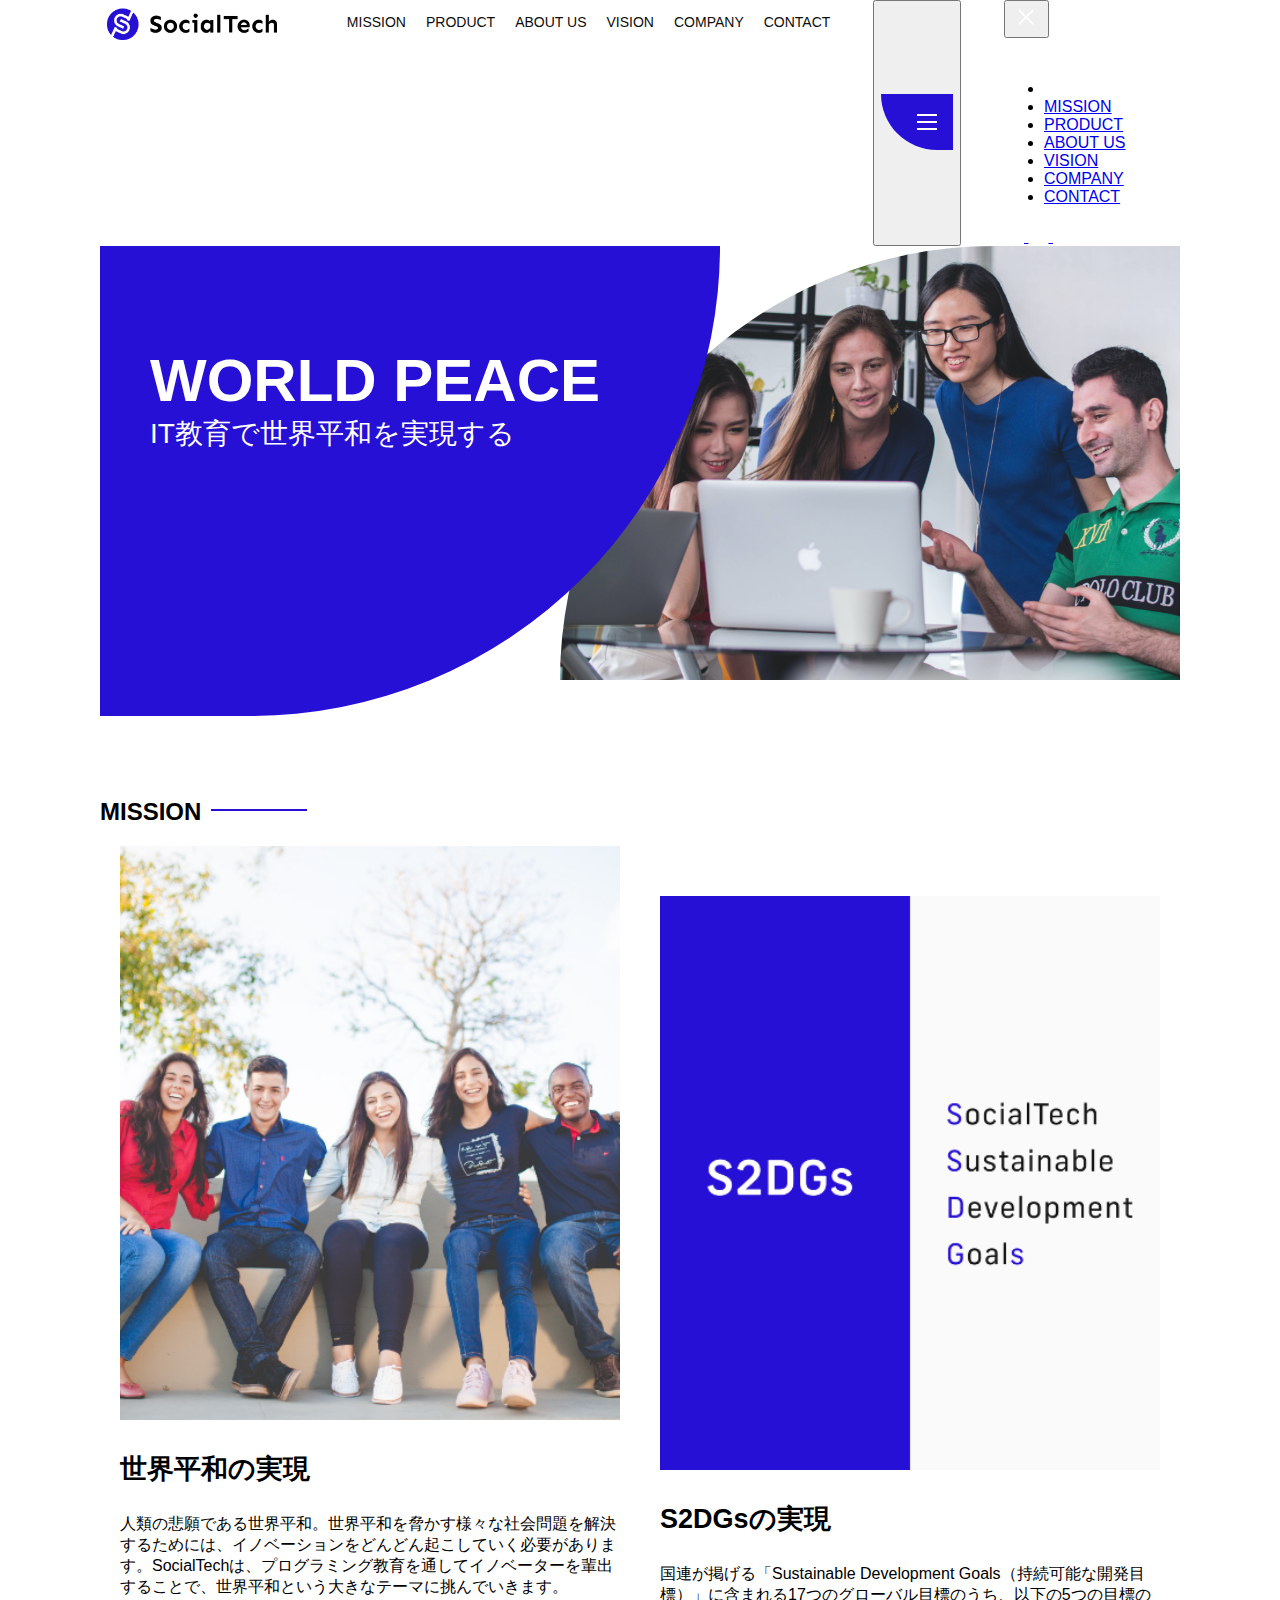
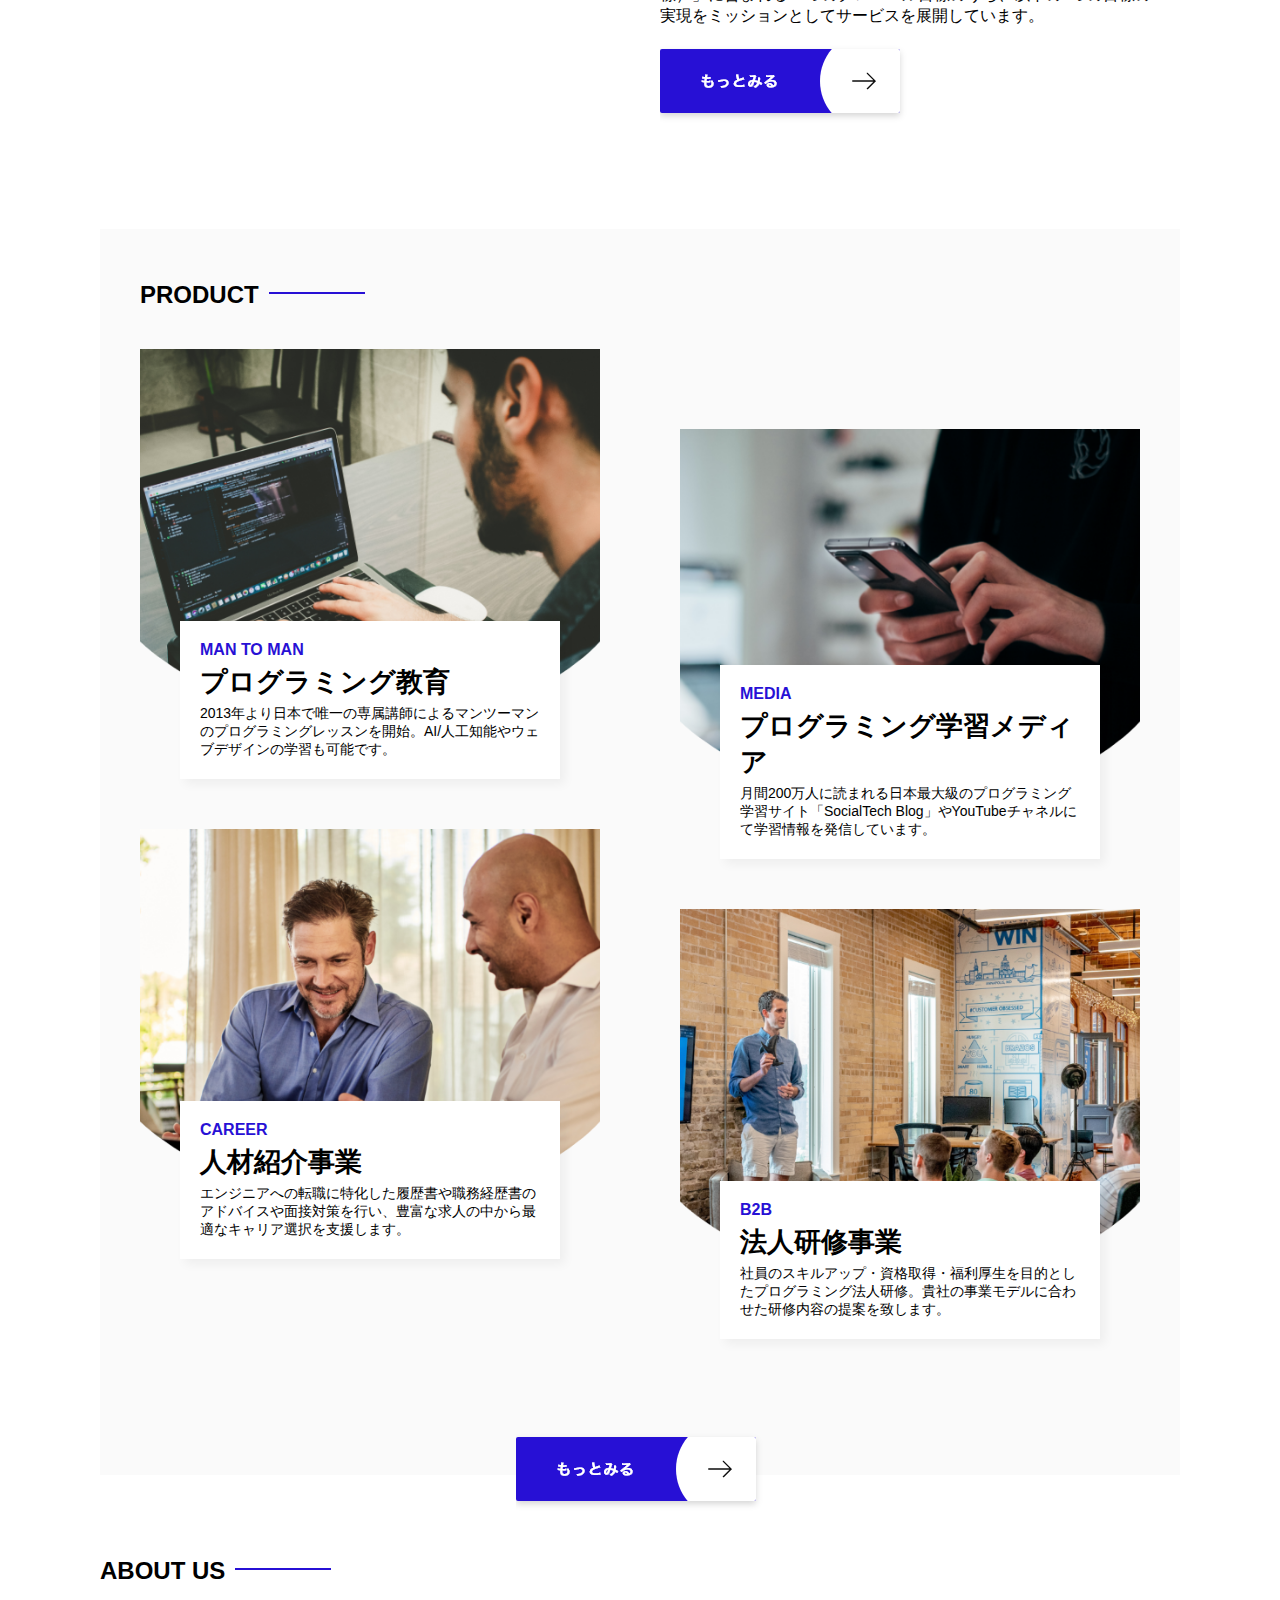
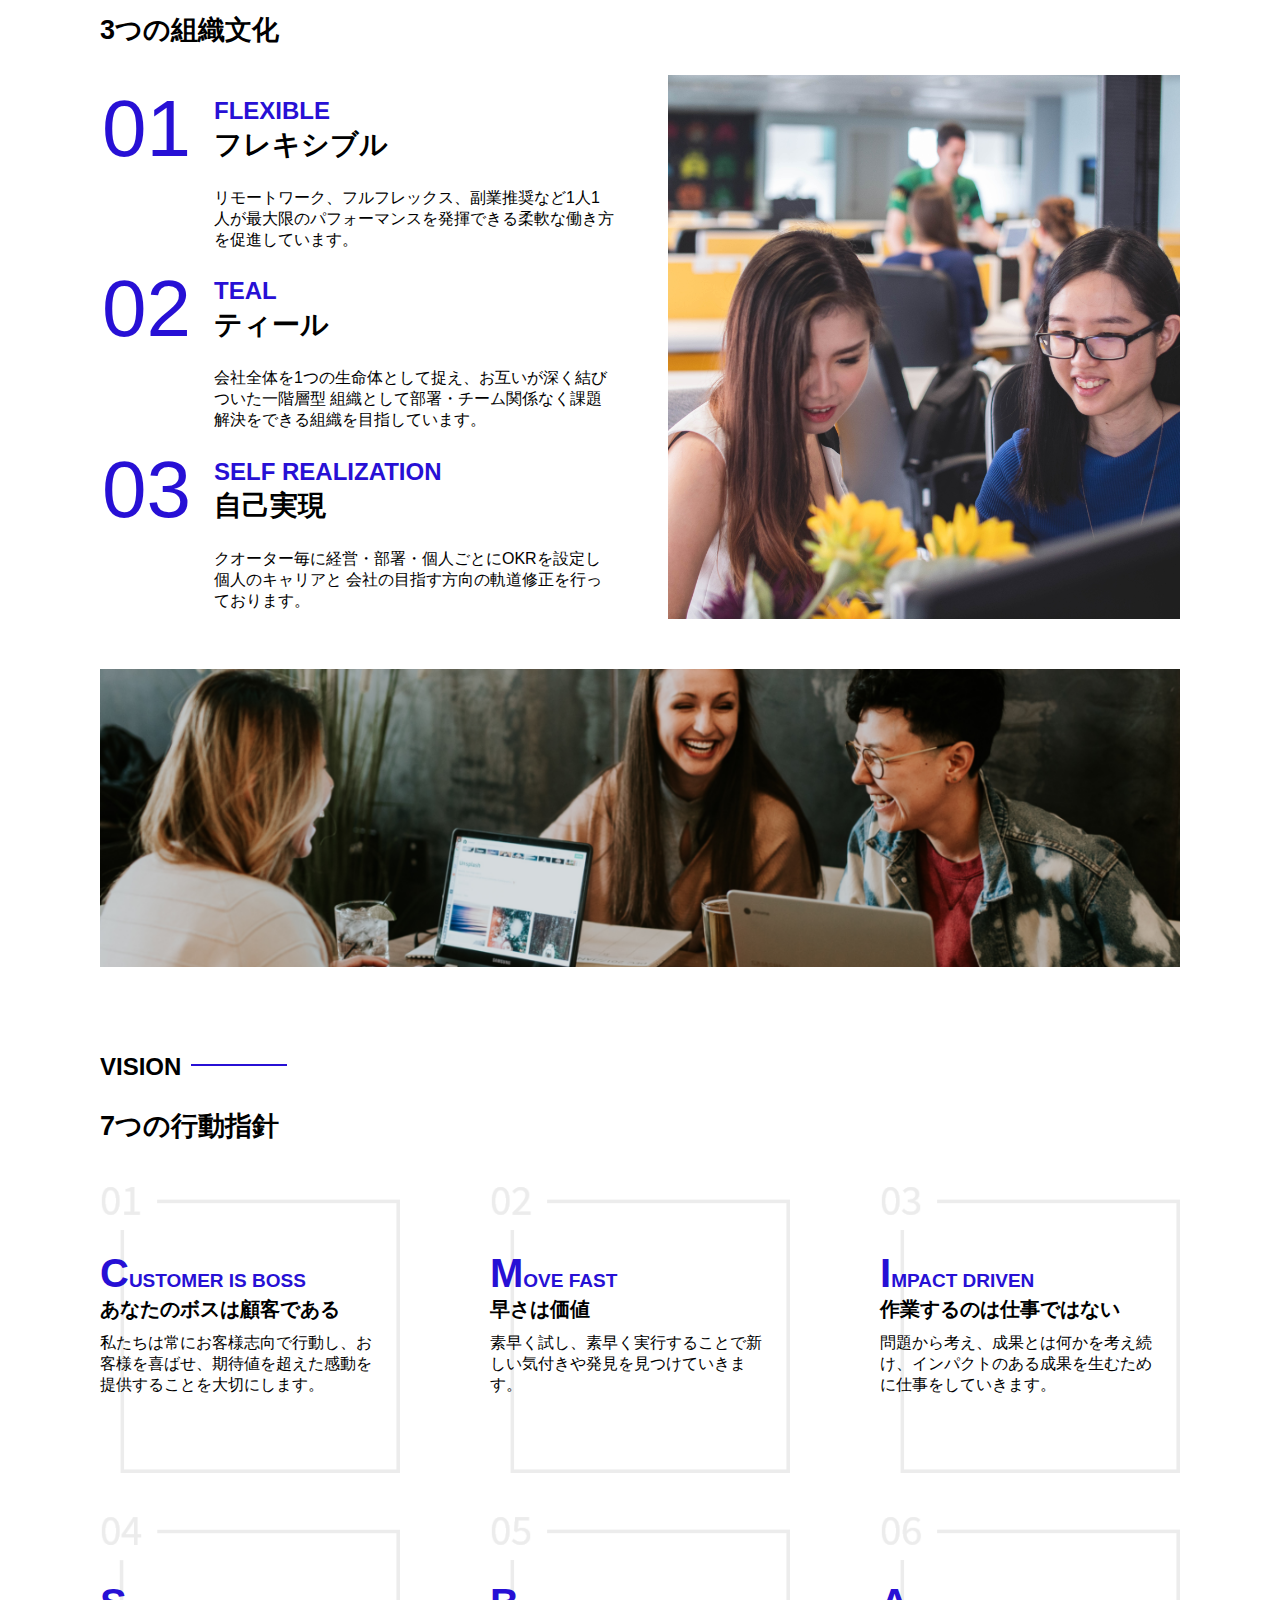
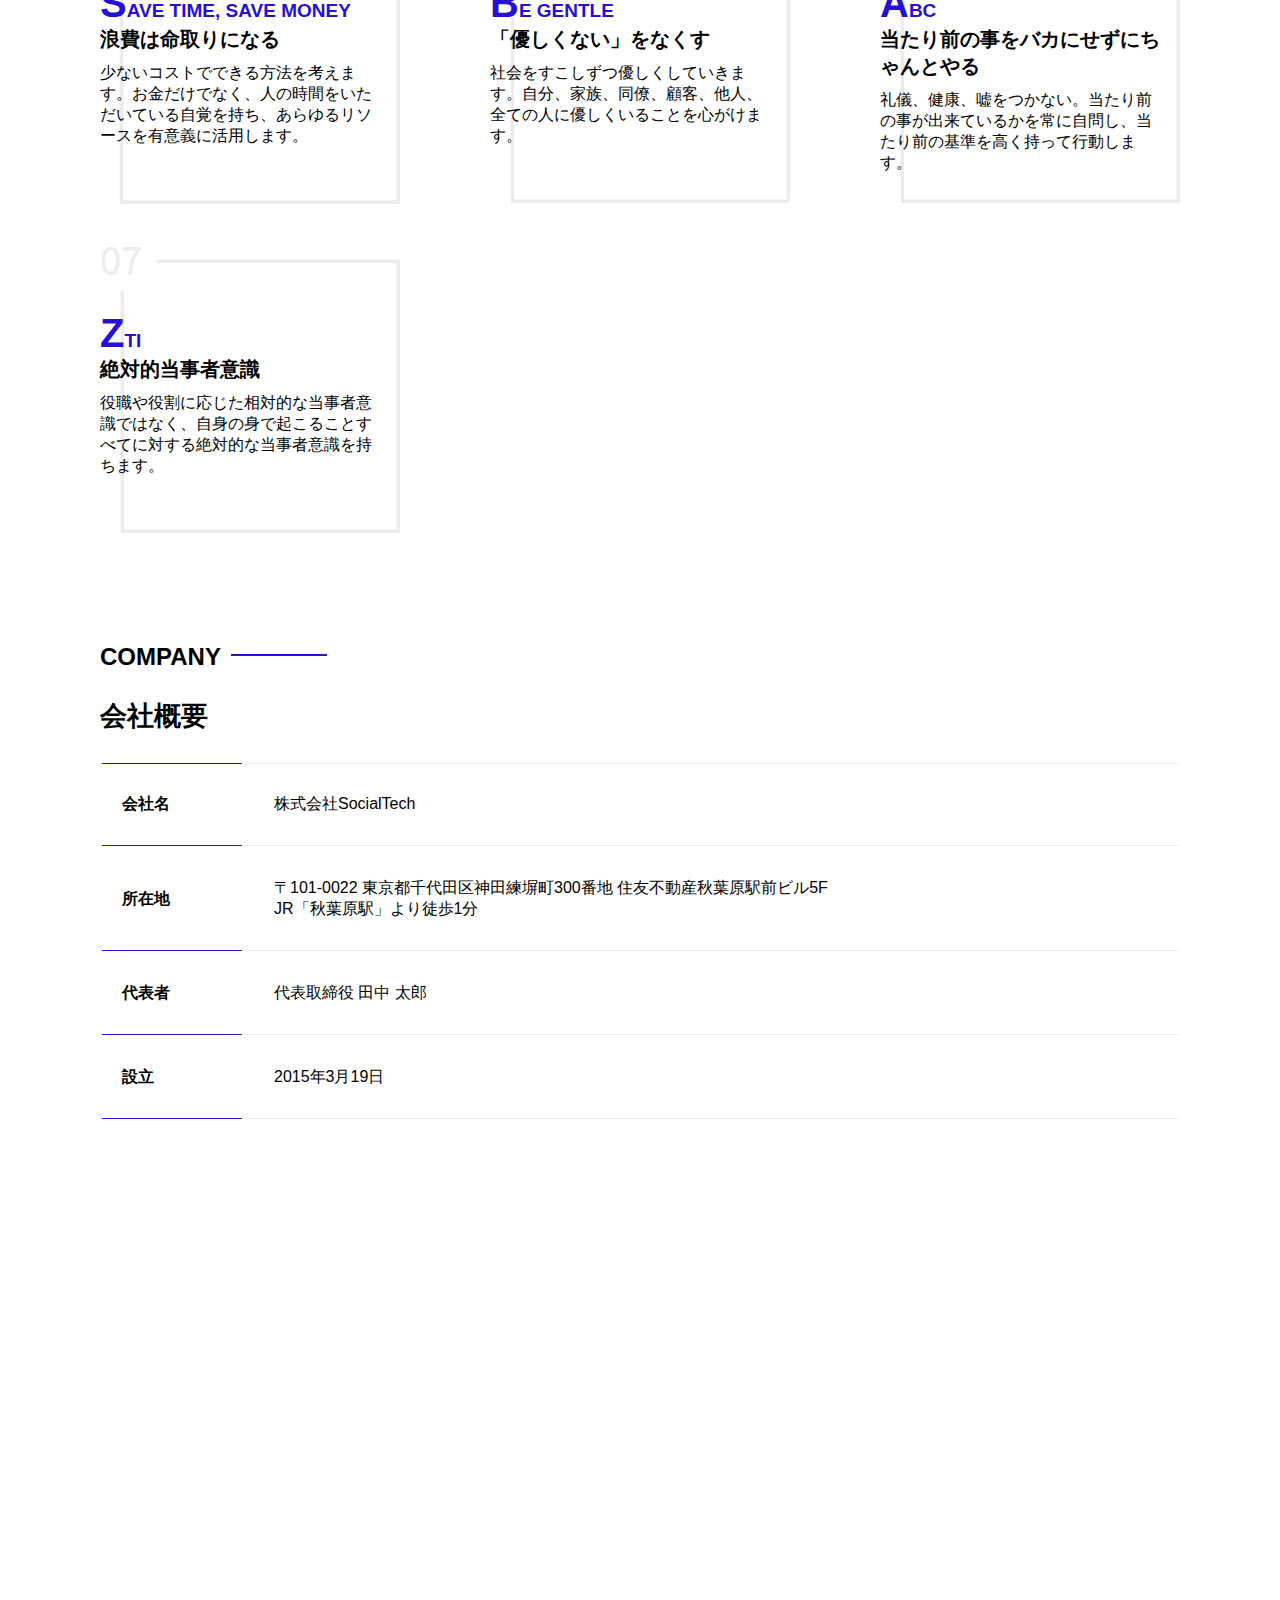
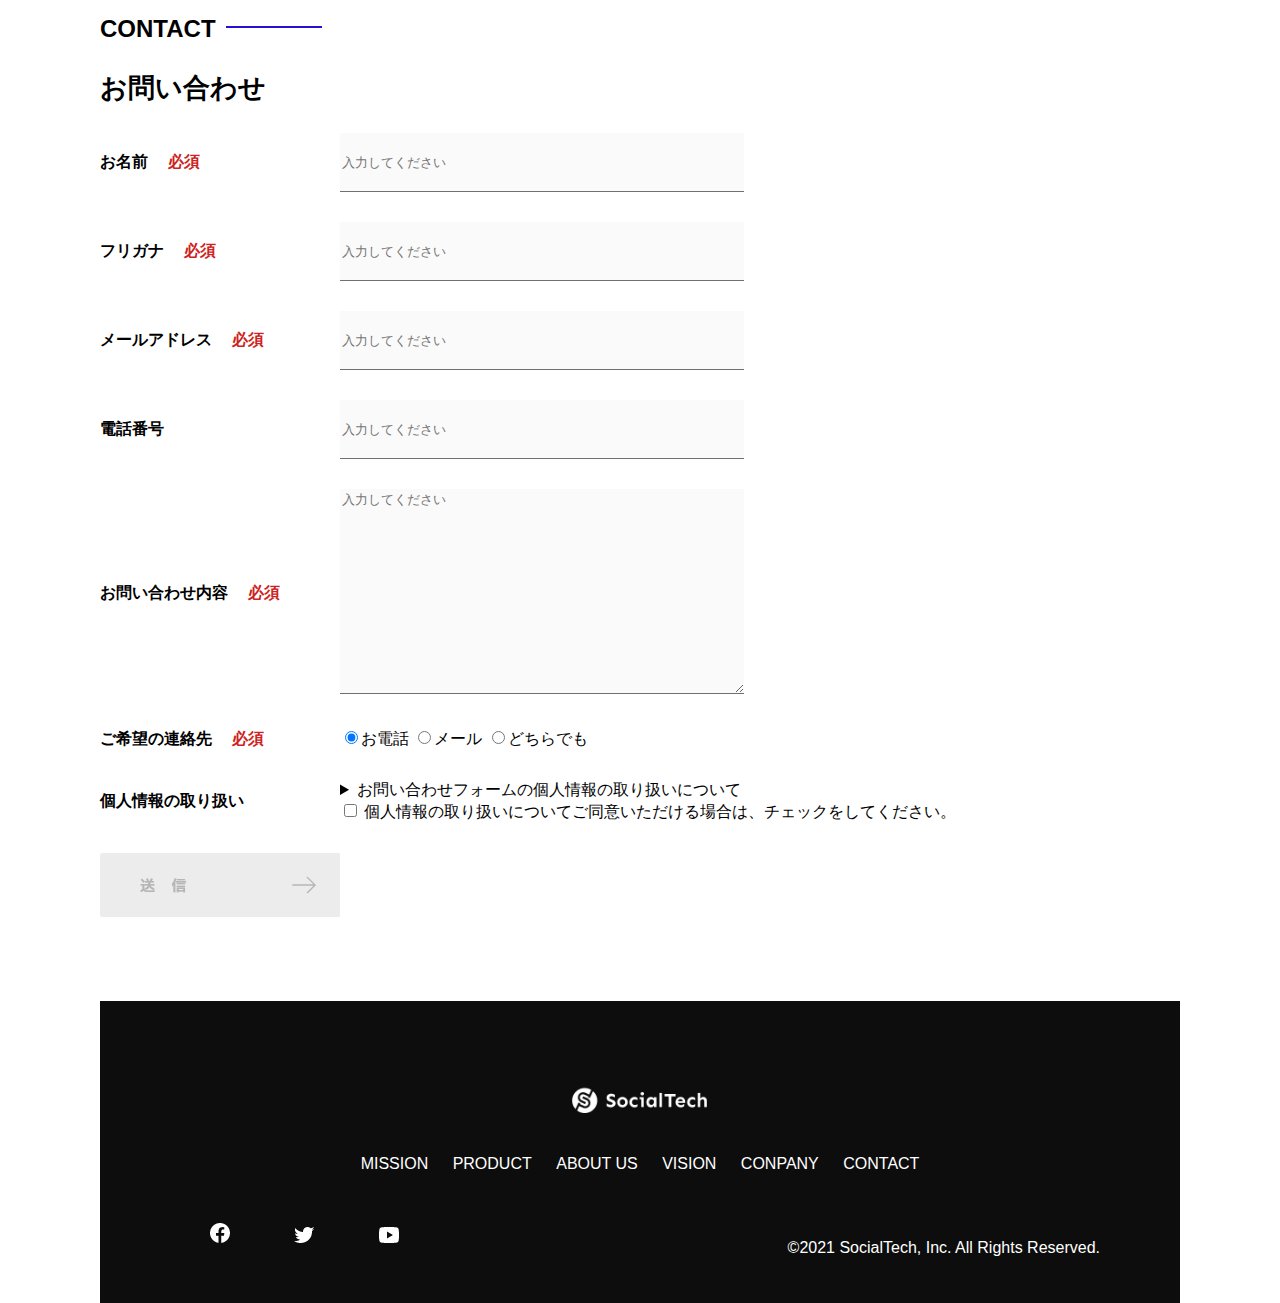
==== socialtech/index.html @ d3036ebb "HTML/CSSでコーポレートサイトを作ろう。のスマホ用サイト作成まで" ====
<!DOCTYPE html>
<html>
  <head>
    <title>SocialTech</title>
    <meta charset="UTF-8" />
    <meta
      name="description"
      content="SocialTechはEdTech業界のリーディングカンパニーを目指します。"
    />
    <meta name="viewport" content="width=device-width, initial-scale=1.0" />
    <link rel="stylesheet" href="style.css" />
  </head>
  <body>
    <!-- ヘッダー -->
    <header>
      <!-- ロゴ -->
      <a href="index.html" id="logo"
        ><img src="images/logo.png" alt="トップページに戻る"
      /></a>

      <!-- PC用ナビゲーション -->
      <nav id="nav-pc">
        <ul>
          <li><a href="mission.html">MISSION</a></li>
          <li><a href="product.html">PRODUCT</a></li>
          <li><a href="index.html#aboutus">ABOUT US</a></li>
          <li><a href="index.html#vision">VISION</a></li>
          <li><a href="index.html#company">COMPANY</a></li>
          <li><a href="index.html#contact">CONTACT</a></li>
        </ul>
      </nav>
      <!--スマホ用メニューボタン-->
      <button
        id="menu-sp"
        onclick="document.getElementById('nav-sp').style.display = 'block'"
      >
        <img src="images/button-menu.png" alt="ナビゲーションを開く" />
      </button>
      <!-- スマホ用ナビゲーション -->
      <div id="nav-sp">
        <button
          id="close"
          onclick="document.getElementById('nav-sp').style.display = 'none'"
        >
          <img src="images/button-close.png" alt="ナビゲーションを閉じる" />
        </button>

        <nav>
          <ul>
            <li>
              <a
                id="logo-sp"
                href="index.html"
                onclick="document.getElementById('nav-sp').style.display = 'none'"
                ><img src="images/logo-sp.png" alt="トップページに戻る"
              /></a>
            </li>
            <li>
              <a
                class="menu"
                href="mission.html"
                onclick="document.getElementById('nav-sp').style.display = 'none'"
                >MISSION</a
              >
            </li>
            <li>
              <a
                class="menu"
                href="product.html"
                onclick="document.getElementById('nav-sp').style.display = 'none'"
                >PRODUCT</a
              >
            </li>
            <li>
              <a
                class="menu"
                href="index.html#aboutus"
                onclick="document.getElementById('nav-sp').style.display = 'none'"
                >ABOUT US</a
              >
            </li>
            <li>
              <a
                class="menu"
                href="index.html#vision"
                onclick="document.getElementById('nav-sp').style.display = 'none'"
                >VISION</a
              >
            </li>
            <li>
              <a
                class="menu"
                href="index.html#company"
                onclick="document.getElementById('nav-sp').style.display = 'none'"
                >COMPANY</a
              >
            </li>
            <li>
              <a
                class="menu"
                href="index.html#contact"
                onclick="document.getElementById('nav-sp').style.display = 'none'"
                >CONTACT</a
              >
            </li>
          </ul>
        </nav>
        <div id="sns">
          <a href="https://www.facebook.com/sejuku2013">
            <img src="images/button-facebook.png" alt="Facebookのリンク" />
          </a>
          <a href="https://twitter.com/samuraijuku">
            <img src="images/button-twitter.png" alt="Twitterのリンク" />
          </a>
          <a href="https://www.youtube.com/channel/UCCFOQO5aDK0xXam4cUQXT8g">
            <img src="images/button-youtube.png" alt="YouTubeのリンク" />
          </a>
        </div>
      </div>
    </header>
    <main>
      <article>
        <!-- メインビジュアル -->
        <section id="main-visual">
          <div id="main-message">
            <h1>WORLD PEACE</h1>
            <p>IT教育で世界平和を実現する</p>
          </div>
          <img
            src="images/index/index-main.png"
            alt="PCの周りに集まる多国籍の仲間たち"
          />
        </section>
        <!--ミッション-->
        <section id="mission">
          <h2 class="index-h2">MISSION</h2>
          <div id="mission-flex">
            <div>
              <img
                id="mission-photo"
                src="images/index/index-mission.png"
                alt="屋外のベンチで写真を撮影する多国籍の仲間たち"
              />
              <h3>世界平和の実現</h3>
              <p>
                人類の悲願である世界平和。世界平和を脅かす様々な社会問題を解決するためには、イノベーションをどんどん起こしていく必要があります。SocialTechは、プログラミング教育を通してイノベーターを輩出することで、世界平和という大きなテーマに挑んでいきます。
              </p>
            </div>
            <div>
              <img id="s2dgs" src="images/index/s2dgs.png" alt="S2DGs" />
              <h3>S2DGsの実現</h3>
              <p>
                国連が掲げる「Sustainable Development
                Goals（持続可能な開発目標）」に含まれる17つのグローバル目標のうち、以下の5つの目標の実現をミッションとしてサービスを展開しています。
              </p>
              <a href="mission.html">
                <img src="images/button-more.png" alt="もっとみる" />
              </a>
            </div>
          </div>
        </section>
        <!-- プロダクト -->
        <section id="product">
          <h2 class="index-h2">PRODUCT</h2>
          <div class="product-flex">
            <div id="product-left">
              <div>
                <img
                  class="product-photo"
                  src="images/index/index-mantoman.png"
                  alt="PCでコードを書く男性"
                />
                <div class="product-explain">
                  <span>MAN TO MAN</span>
                  <h3>プログラミング教育</h3>
                  <p>
                    2013年より日本で唯一の専属講師によるマンツーマンのプログラミングレッスンを開始。AI/人工知能やウェブデザインの学習も可能です。
                  </p>
                </div>
              </div>
              <div>
                <img
                  class="product-photo"
                  src="images/index/index-career.png"
                  alt="笑顔で話し合う2人の男性"
                />
                <div class="product-explain">
                  <span>CAREER</span>
                  <h3>人材紹介事業</h3>
                  <p>
                    エンジニアへの転職に特化した履歴書や職務経歴書のアドバイスや面接対策を行い、豊富な求人の中から最適なキャリア選択を支援します。
                  </p>
                </div>
              </div>
            </div>

            <div id="product-right">
              <div>
                <img
                  class="product-photo"
                  src="images/index/index-media.png"
                  alt="スマートフォンを操作する人"
                />
                <div class="product-explain">
                  <span>MEDIA</span>
                  <h3>プログラミング学習メディア</h3>
                  <p>
                    月間200万人に読まれる日本最大級のプログラミング学習サイト「SocialTech
                    Blog」やYouTubeチャネルにて学習情報を発信しています。
                  </p>
                </div>
              </div>
              <div>
                <img
                  class="product-photo"
                  src="images/index/index-b2b.png"
                  alt="講演中の男性とそれを聴く人々"
                />
                <div class="product-explain">
                  <span>B2B</span>
                  <h3>法人研修事業</h3>
                  <p>
                    社員のスキルアップ・資格取得・福利厚生を目的としたプログラミング法人研修。貴社の事業モデルに合わせた研修内容の提案を致します。
                  </p>
                </div>
              </div>
            </div>
          </div>
          <div id="product-more">
            <a href="product.html">
              <img src="images/button-more.png" alt="もっとみる" />
            </a>
          </div>
        </section>
        <!---ABOUT US-->
        <section id="aboutus">
          <h2 class="index-h2">ABOUT US</h2>
          <h3>3つの組織文化</h3>
          <div>
            <table class="culture-table">
              <tr>
                <td class="culture-num">01</td>
                <th>
                  <span class="culture-en">FLEXIBLE</span><br />フレキシブル
                </th>
              </tr>
              <tr>
                <td>
                  <!--空のセル-->
                </td>
                <td class="culture-description">
                  リモートワーク、フルフレックス、副業推奨など1人1人が最大限のパフォーマンスを発揮できる柔軟な働き方を促進しています。
                </td>
              </tr>
              <tr>
                <td class="culture-num">02</td>
                <th><span class="culture-en">TEAL</span><br />ティール</th>
              </tr>
              <tr>
                <td>
                  <!--空のセル-->
                </td>
                <td class="culture-description">
                  会社全体を1つの生命体として捉え、お互いが深く結びついた一階層型
                  組織として部署・チーム関係なく課題解決をできる組織を目指しています。
                </td>
              </tr>
              <tr>
                <td class="culture-num">03</td>
                <th>
                  <span class="culture-en">SELF REALIZATION</span><br />自己実現
                </th>
              </tr>
              <tr>
                <td>
                  <!--空のセル-->
                </td>
                <td class="culture-description">
                  クオーター毎に経営・部署・個人ごとにOKRを設定し個人のキャリアと
                  会社の目指す方向の軌道修正を行っております。
                </td>
              </tr>
            </table>
            <img
              class="culture-img"
              src="images/index/index-aboutus1.png"
              alt="笑顔で話し合う2人の女性"
            />
          </div>
          <img
            class="culture-img2"
            src="images/index/index-aboutus2.png"
            alt="笑顔で話し合う3人の男女"
          />
        </section>
        <!-- VISION -->
        <section id="vision">
          <h2 class="index-h2">VISION</h2>
          <h3>7つの行動指針</h3>
          <div>
            <div class="vision-box">
              <img src="images/index/vision-01.png" alt="01" />
              <div>
                <h4>CUSTOMER IS BOSS</h4>
                <h5>あなたのボスは顧客である</h5>
                <p>
                  私たちは常にお客様志向で行動し、お客様を喜ばせ、期待値を超えた感動を提供することを大切にします。
                </p>
              </div>
            </div>
            <div class="vision-box">
              <img src="images/index/vision-02.png" alt="02" />
              <div>
                <h4>MOVE FAST</h4>
                <h5>早さは価値</h5>
                <p>
                  素早く試し、素早く実行することで新しい気付きや発見を見つけていきます。
                </p>
              </div>
            </div>
            <div class="vision-box">
              <img src="images/index/vision-03.png" alt="03" />
              <div>
                <h4>IMPACT DRIVEN</h4>
                <h5>作業するのは仕事ではない</h5>
                <p>
                  問題から考え、成果とは何かを考え続け、インパクトのある成果を生むために仕事をしていきます。
                </p>
              </div>
            </div>
            <div class="vision-box">
              <img src="images/index//vision-04.png" alt="04" />
              <div>
                <h4>SAVE TIME, SAVE MONEY</h4>
                <h5>浪費は命取りになる</h5>
                <p>
                  少ないコストでできる方法を考えます。お金だけでなく、人の時間をいただいている自覚を持ち、あらゆるリソースを有意義に活用します。
                </p>
              </div>
            </div>
            <div class="vision-box">
              <img src="images/index/vision-05.png" alt="05" />
              <div>
                <h4>BE GENTLE</h4>
                <h5>「優しくない」をなくす</h5>
                <p>
                  社会をすこしずつ優しくしていきます。自分、家族、同僚、顧客、他人、全ての人に優しくいることを心がけます。
                </p>
              </div>
            </div>
            <div class="vision-box">
              <img src="images/index/vision-06.png" alt="06" />
              <div>
                <h4>ABC</h4>
                <h5>当たり前の事をバカにせずにちゃんとやる</h5>
                <p>
                  礼儀、健康、嘘をつかない。当たり前の事が出来ているかを常に自問し、当たり前の基準を高く持って行動します。
                </p>
              </div>
            </div>
            <div class="vision-box">
              <img src="images/index/vision-07.png" alt="07" />
              <div>
                <h4>ZTI</h4>
                <h5>絶対的当事者意識</h5>
                <p>
                  役職や役割に応じた相対的な当事者意識ではなく、自身の身で起こることすべてに対する絶対的な当事者意識を持ちます。
                </p>
              </div>
            </div>
          </div>
        </section>
        <!-- COMPANY -->
        <section id="company">
          <h2 class="index-h2">COMPANY</h2>
          <h3>会社概要</h3>
          <table id="company-table">
            <tr>
              <th class="tableheader tableheader-first">会社名</th>
              <td class="cell cell-first">株式会社SocialTech</td>
            </tr>
            <tr>
              <th class="tableheader">所在地</th>
              <td class="cell">
                〒101-0022 東京都千代田区神田練塀町300番地
                住友不動産秋葉原駅前ビル5F<br />JR「秋葉原駅」より徒歩1分
              </td>
            </tr>
            <tr>
              <th class="tableheader">代表者</th>
              <td class="cell">代表取締役 田中 太郎</td>
            </tr>
            <tr>
              <th class="tableheader">設立</th>
              <td class="cell">2015年3月19日</td>
            </tr>
          </table>
          <iframe
            src="https://www.google.com/maps/embed?pb=!1m18!1m12!1m3!1d3240.0688551336807!2d139.7720776771055!3d35.69992317258124!2m3!1f0!2f0!3f0!3m2!1i1024!2i768!4f13.1!3m3!1m2!1s0x60188fee13660e23%3A0x77137876edf742ac!2z5L2P5Y-L5LiN5YuV55Sj56eL6JGJ5Y6f6aeF5YmN44OT44Or!5e0!3m2!1sja!2sjp!4v1704858013291!5m2!1sja!2sjp"
            style="border: 0"
            allowfullscreen=""
            loading="lazy"
          >
          </iframe>
        </section>
        <!-- お問い合わせフォーム -->
        <section id="contact">
          <h2 class="index-h2">CONTACT</h2>
          <h3>お問い合わせ</h3>
          <form>
            <div>
              <div class="contact-heading">
                <label class="contact-label"
                  >お名前<span class="contact-span">必須</span></label
                >
              </div>
              <div>
                <input
                  type="text"
                  name="name"
                  placeholder="入力してください"
                  class="contact-textbox"
                />
              </div>
            </div>
            <div>
              <div class="contact-heading">
                <label class="contact-label"
                  >フリガナ<span class="contact-span">必須</span></label
                >
              </div>
              <div>
                <input
                  type="text"
                  name="hurigana"
                  placeholder="入力してください"
                  class="contact-textbox"
                />
              </div>
            </div>
            <div>
              <div class="contact-heading">
                <label class="contact-label"
                  >メールアドレス<span class="contact-span">必須</span></label
                >
              </div>
              <div>
                <input
                  type="text"
                  name="email"
                  placeholder="入力してください"
                  class="contact-textbox"
                />
              </div>
            </div>
            <div>
              <div class="contact-heading">
                <label class="contact-label">電話番号</label>
              </div>
              <div>
                <input
                  type="text"
                  name="tel"
                  placeholder="入力してください"
                  class="contact-textbox"
                />
              </div>
            </div>
            <div>
              <div class="contact-heading">
                <label class="contact-label"
                  >お問い合わせ内容<span class="contact-span">必須</span></label
                >
              </div>
              <div>
                <textarea
                  class="contact-textarea"
                  placeholder="入力してください"
                  name="message"
                ></textarea>
              </div>
            </div>
            <div>
              <div class="contact-heading">
                <label class="contact-label"
                  >ご希望の連絡先<span class="contact-span">必須</span></label
                >
              </div>
              <div>
                <input
                  class="radiobutton"
                  type="radio"
                  value="tel"
                  name="contact"
                  checked
                /><label>お電話</label>
                <input
                  class="radiobutton"
                  type="radio"
                  value="mail"
                  name="contact"
                /><label>メール</label>
                <input
                  class="radiobutton"
                  type="radio"
                  value="both"
                  name="contact"
                /><label>どちらでも</label>
              </div>
            </div>
            <div>
              <div class="contact-heading">
                <label class="contact-label">個人情報の取り扱い</label>
              </div>
              <div>
                <details>
                  <summary>
                    お問い合わせフォームの個人情報の取り扱いについて
                  </summary>
                  <div>
                    <dl>
                      <dt>１．組織の名称又は氏名</dt>
                      <dd>株式会社SocialTech</dd>
                      <dt>
                        ２．個人情報保護管理者（若しくはその代理人）の氏名又は職名、所属及び連絡先
                      </dt>
                      <dd>
                        <p>鈴木 一郎 コーポレート部</p>
                        <p>メールアドレス：samurai@example.com</p>
                        <p>TEL：03-1234-5678</p>
                      </dd>
                      <dt>３．個人情報の利用目的</dt>
                      <dd>
                        <ul>
                          <li>
                            本サービス及び本サービスに関連する情報の提供又はそれらに関する連絡のため
                          </li>
                          <li>ユーザーの本人確認のため</li>
                          <li>当社サービスのご案内のため</li>
                          <li>
                            当社の商品等の広告または宣伝（電子メールによるものを含むものとします。）
                          </li>
                        </ul>
                      </dd>
                      <dt>４．個人情報の取り扱い業務の委託</dt>
                      <dd>
                        個人情報の取扱業務の全部または一部を外部に業務委託する場合があります。その際、弊社は、個人情報を適切に保護できる管理体制を敷き実行していることを条件として委託先を厳選したうえで、機密保持契約を委託先と締結し、お客様の個人情報を厳密に管理させます。
                      </dd>
                      <dt>５．個人情報の開示等の請求</dt>
                      <dd>
                        お客様は、弊社に対してご自身の個人情報の開示等（利用目的の通知、開示、内容の訂正・追加・削除、利用の停止または消去、第三者への提供の停止）に関して、当社問合わせ窓口に申し出ることができます。<br />
                        その際、弊社はお客様ご本人を確認させていただいたうえで、合理的な期間内に対応いたします。<br />
                        なお、個人情報に関する弊社問合わせ先は、次の通りです。
                      </dd>
                      <dd>
                        <p>株式会社SocialTech　個人情報問合せ窓口</p>
                        <p>
                          〒150-0043　東京都千代田区神田練塀町300番地
                          住友不動産秋葉原駅前ビル5F
                        </p>
                        <p>
                          メールアドレス：samurai@example.com　TEL：03-1234-5678
                        </p>
                      </dd>

                      <dt>６．個人情報を提供されることの任意性について</dt>
                      <dd>
                        お客様がご自身の個人情報を弊社に提供されるか否かは、お客様のご判断によりますが、もしご提供されない場合には、適切なサービスが提供できない場合がありますので予めご了承ください。
                      </dd>
                    </dl>
                  </div>
                </details>
                <input type="checkbox" name="agree" />
                <span
                  >個人情報の取り扱いについてご同意いただける場合は、チェックをしてください。</span
                >
              </div>
            </div>
            <input type="image" src="images/button-submit.png" alt="送信する" />
          </form>
        </section>
      </article>
    </main>

    <footer>
      <div id="footer-logo">
        <img src="images/logo-sp.png" alt="SocialTech" />
      </div>
      <div id="footer-link">
        <a href="mission.html">MISSION</a>
        <a href="product.html">PRODUCT</a>
        <a href="index.html#ABOUT US">ABOUT US</a>
        <a href="index.html#vision">VISION</a>
        <a href="index.html#company">CONPANY</a>
        <a href="index.html#contact">CONTACT</a>
      </div>
      <div id="sns-footer">
        <div class="sns-btns">
          <a href="https://www.facebook.com/sejuku2013"
            ><img src="images/button-facebook.png" alt="facebookのリンク"
          /></a>
          <a href="https://twitter.com/samuraijuku"
            ><img src="images/button-twitter.png" alt="twitterのbutton"
          /></a>
          <a href="https://www.youtube.com/channel/UCCFOQO5aDK0xXam4cUQXT8g"
            ><img src="images/button-youtube.png" alt="youtubeのボタン"
          /></a>
        </div>
        <p id="copyright">&copy;2021 SocialTech, Inc. All Rights Reserved.</p>
      </div>
    </footer>
  </body>
</html>
---- socialtech/style.css ----
/* PC、スマホ共通スタイル */
body {
  max-width: 1080px;
  margin: 0 auto 0 auto;
  font-family: "Source Sans Pro", "Hiragino Kaku Gothic ProN", Meiryo, Arial,
    sans-serif;
}

/* ヘッダー */
header {
  display: flex;
  justify-content: space-between;
}
/* ナビゲーションのレイアウト */
#nav-pc {
  font-size: 14px;
}

#nav-pc ul {
  display: flex;
  padding-left: 0;
}

#nav-pc li {
  list-style: none;
}

/* ナビゲーションのリンクの装飾設定 */
#nav-pc a {
  text-decoration: none;
  margin-left: 20px;
  color: #0d0d0d;
}

#nav-pc a:hover {
  text-decoration: underline;
}
/* メインビジュアル*/
#main-visual {
  position: relative;
  height: 470px;
}
#main-message {
  position: absolute;
  top: 0;
  left: 0;
  background-color: #2710d5;
  color: #ffffff;
  border-radius: 0 0 476px 0;
  max-width: 620px;
  height: 100%;
  width: 100%;
  z-index: 11;
}
#main-message > h1 {
  font-size: 60px;
  margin: 100px 0 0 50px;
}
#main-message > p {
  font-size: 28px;
  margin: 0 0 0 50px;
}
#main-visual > img {
  max-width: 620px;
  border-radius: 476px 0 0 0;
  position: absolute;
  top: 0;
  right: 0;
  z-index: 10;
}
/* 見出し */
h2 {
  margin: 40px 0 0 0;
}

h2::after {
  content: url("images/line.png");
  margin-left: 10px;
}

h3 {
  font-size: 27px;
}
/* ミッション */
#mission {
  margin: 80px auto 80px auto;
}

#mission-flex {
  display: flex;
}
#mission-flex > div {
  width: 50%;
  margin: 20px;
}

#mission-photo {
  width: 100%;
}

#s2dgs {
  margin-top: 50px;
  width: 100%;
}
/* プロダクト */
#product {
  background-color: #fafafa;
  margin: 80px 0 80px 0;
  padding: 10px 40px 0px 40px;
}

/* 外枠 */
#product .product-flex {
  margin-top: 40px;
  display: flex;
}

/* 左のカラム */
#product-left {
  width: 50%;
  margin-right: 20px;
}

/* 右のカラム */
#product-right {
  width: 50%;
  margin-left: 20px;
  margin-top: 80px;
}

/* 画像＋説明の枠 */
#product-left > div {
  position: relative;
  height: 480px;
  margin-right: 20px;
}
#product-right > div {
  position: relative;
  height: 480px;
  margin-left: 20px;
}
/* 画像 */
.product-photo {
  width: 100%;
}
/* 説明文の枠 */
.product-explain {
  background-color: #ffffff;
  position: absolute;
  left: 0;
  bottom: 50px;
  margin: 0 40px 0 40px;
  padding: 20px;
  box-shadow: 5px 5px 10px rgba(0, 0, 0, 0.05);
}

/* 説明文の英語 */
.product-explain > span {
  color: #2710d5;
  font-weight: bold;
  font-size: 16px;
  margin: 0;
}

/* 説明文の見出し */
.product-explain > h3 {
  margin: 5px 0 5px 0;
}

/* 説明文 */
.product-explain > p {
  font-size: 14px;
  margin: 0;
}

/* もっと見るボタン */
#product-more {
  text-align: center;
}

#product-more a {
  position: relative;
  bottom: -42px;
}
/* ABOUT US */
#aboutus {
  margin: 80px auto 80px auto;
}

/* 3つの組織文化と画像を入れる枠 */
#aboutus > div {
  display: flex;
}
/* 画像 */
.culture-img {
  width: 50%;
  align-self: flex-start;
}

.culture-img2 {
  margin-top: 50px;
  width: 100%;
}
/* 3つの組織文化の表 */
.culture-table {
  margin-right: 50px;
}
/* 番号 */
.culture-num {
  font-size: 80px;
  color: #2710d5;
  padding: 0 20px 0 0;
}

/* 見出し */
.culture-table th {
  text-align: left;
  font-size: 28px;
  font-weight: bold;
}

/* 組織文化英語 */
.culture-en {
  color: #2710d5;
  font-size: 24px;
}

/* 説明文 */
.culture-description {
  margin: 0;
}
/* ビジョン */
#vision {
  margin: 80px auto 80px auto;
}

/* セクション内の外枠*/
#vision > div {
  display: flex;
  justify-content: space-between;
  flex-wrap: wrap;
}

/*7つの行動指針の枠*/
.vision-box {
  width: 300px;
  height: 300px;
  margin-bottom: 30px;
  position: relative;
}
.vision-box > img {
  width: 100%;
  position: relative;
  z-index: 30;
}

.vision-box > div {
  position: absolute;
  top: 0;
  left: 0;
  z-index: 31;
  margin-right: 20px;
}

.vision-box > div > h4 {
  color: #2710d5;
  font-size: 19px;
  margin: 80px 0 0 0;
}

.vision-box > div > h4::first-letter {
  font-size: 40px;
}

.vision-box > div > h5 {
  font-size: 20px;
  margin: 0 0 0 0;
}

.vision-box > div > p {
  margin: 10px 0 0 0;
}
/* 会社概要 */
#company {
  margin: 80px auto 80px auto;
}
#company-table {
  width: 100%;
}

.tableheader {
  text-align: left;
  padding: 20px;
  border-bottom-color: #2710d5;
  border-bottom-width: 1px;
  border-bottom-style: solid;
  width: 100px;
}

.tableheader-first {
  border-top-color: #2710d5;
  border-top-width: 1px;
  border-top-style: solid;
}

.cell {
  padding: 30px;
  border-bottom-color: #ececec;
  border-bottom-width: 1px;
  border-bottom-style: solid;
}

.cell-first {
  border-top-color: #ececec;
  border-top-width: 1px;
  border-top-style: solid;
}
#company > iframe {
  width: 100%;
  height: 368px;
  margin-top: 40px;
}
/* お問い合わせ */
#contact {
  margin: 80px auto 80px auto;
}

/* 外枠 */
#contact > form > div {
  display: flex;
  flex-direction: row;
  flex-wrap: wrap;
  padding-bottom: 30px;
}
/* 左列の見出し */
.contact-heading {
  width: 240px;
  align-self: center;
}
/* 見出しのラベル */
.contact-label {
  font-weight: bold;
}
/* 必須 */
.contact-span {
  color: #ce2222;
  margin: 0 0 0 20px;
  font-weight: bold;
}
/* テキストボックス */
.contact-textbox {
  border-top: 0px;
  border-left: 0px;
  border-right: 0px;
  border-bottom-width: 1px;
  border-bottom-color: #707070;
  border-style: solid;
  background-color: #fafafa;
  width: 400px;
  height: 56px;
}

/* お問い合わせ内容のテキストエリア */
.contact-textarea {
  border-top: 0px;
  border-left: 0px;
  border-right: 0px;
  border-bottom-width: 1px;
  border-bottom-color: #707070;
  background-color: #fafafa;
  width: 400px;
  height: 200px;
}
/* 個人情報の取り扱い */
#contact dt {
  font-weight: bold;
}

#contact dd {
  margin: 0 0 16px 0;
}

#contact dd p {
  margin: 0;
}

#contact dd ul {
  padding-left: 0;
}

#contact dd li {
  margin-bottom: 0;
  list-style: none;
}
/*フッター*/
footer {
  background-color: #0d0d0d;
  text-align: center;
  padding: 80px 80px 30px 80px;
}
#footer-logo {
  margin-bottom: 30px;
}
#footer-link {
  margin-bottom: 50px;
}
#footer-link > a {
  text-decoration: none;
  margin: 10px;
  color: #ffffff;
}
#footer-link > a {
  text-decoration: none;
  margin: 10px;
  color: #ffffff;
}

#footer-link > a:hover {
  text-decoration: underline;
}
#sns-footer {
  display: flex;
  justify-content: space-between;
  text-align: left;
}
#sns-footer a {
  margin: 30px;
}
#copyright {
  color: #ffffff;
  margin: none;
}

/*====================
 スマートフォン用のスタイル
=====================*/
@media screen and (max-width: 767px) {
  /* PC用ナビゲーション非表示 */
  #nav-pc {
    display: none;
  }

  /* ハンバーガーメニュー */
  #menu-sp {
    display: block;
    background-color: transparent;
    float: right;
    padding: 0;
    border: none;
  }

  /* スマホ用ナビゲーションの表示切替*/
  /* 初期状態、レイアウトと非表示設定 */
  #nav-sp {
    background-color: #2710d5;
    position: fixed;
    left: 0;
    top: 0;
    height: 100%;
    width: 100%;
    display: none;
    z-index: 100;
  }

  /* ×ボタン */
  #close {
    position: absolute;
    top: 20px;
    right: 20px;
    background-color: transparent;
    border: none;
  }

  #nav-sp nav ul {
    padding-left: 0;
  }

  #nav-sp nav li {
    list-style: none;
  }

  /* ナビゲーションメニュー用ロゴ */
  #logo-sp {
    margin: 80px 0 30px 20px;
  }

  /* ナビゲーションのリンクの装飾設定 */
  #nav-sp nav a {
    display: block;
    color: #ffffff;
  }

  #nav-sp nav a:hover {
    text-decoration: underline;
  }

  #nav-sp .menu {
    text-decoration: none;
    margin: 0 20px 0 20px;
    height: 44px;
    font-size: 16px;
    background-image: url("images/arrow.png");
    background-repeat: no-repeat;
    background-position: right top;
  }

  #sns {
    position: absolute;
    bottom: 20px;
    left: 20px;
  }

  #sns > a {
    margin-right: 30px;
  }
}
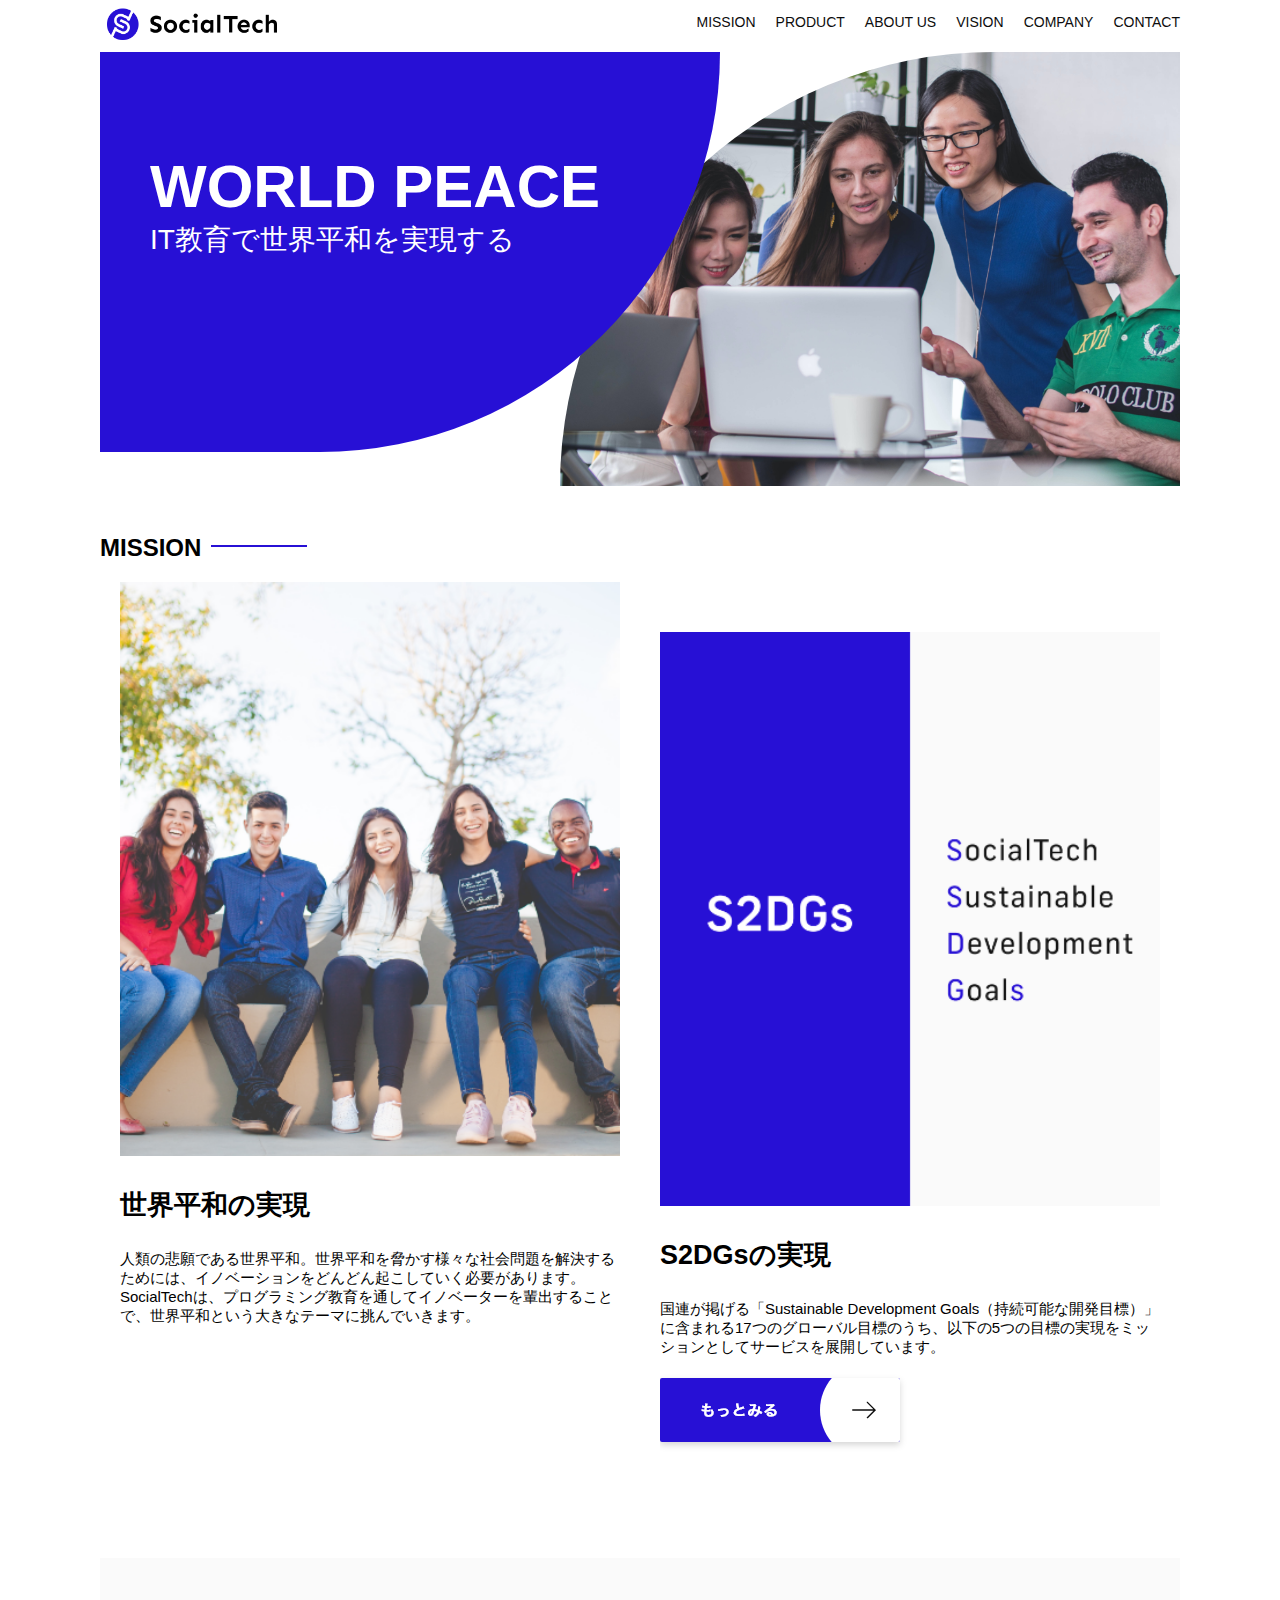
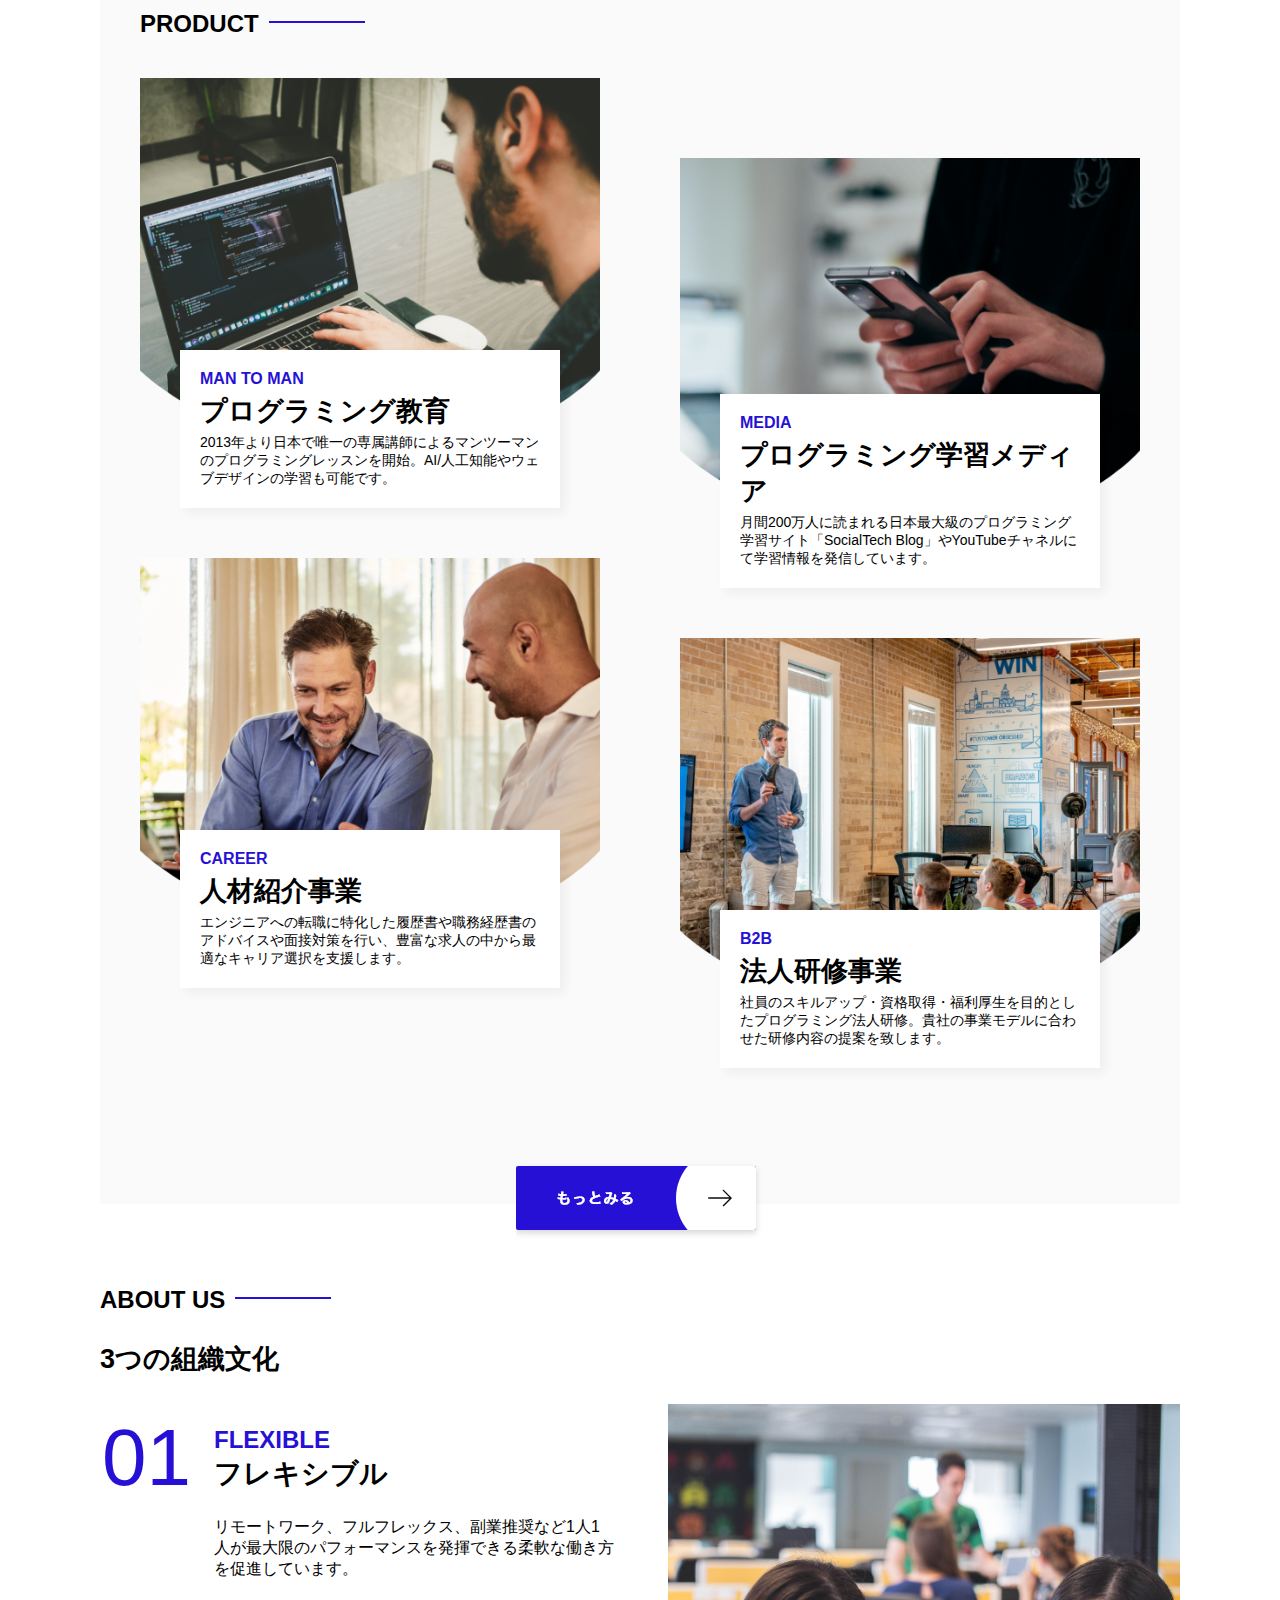
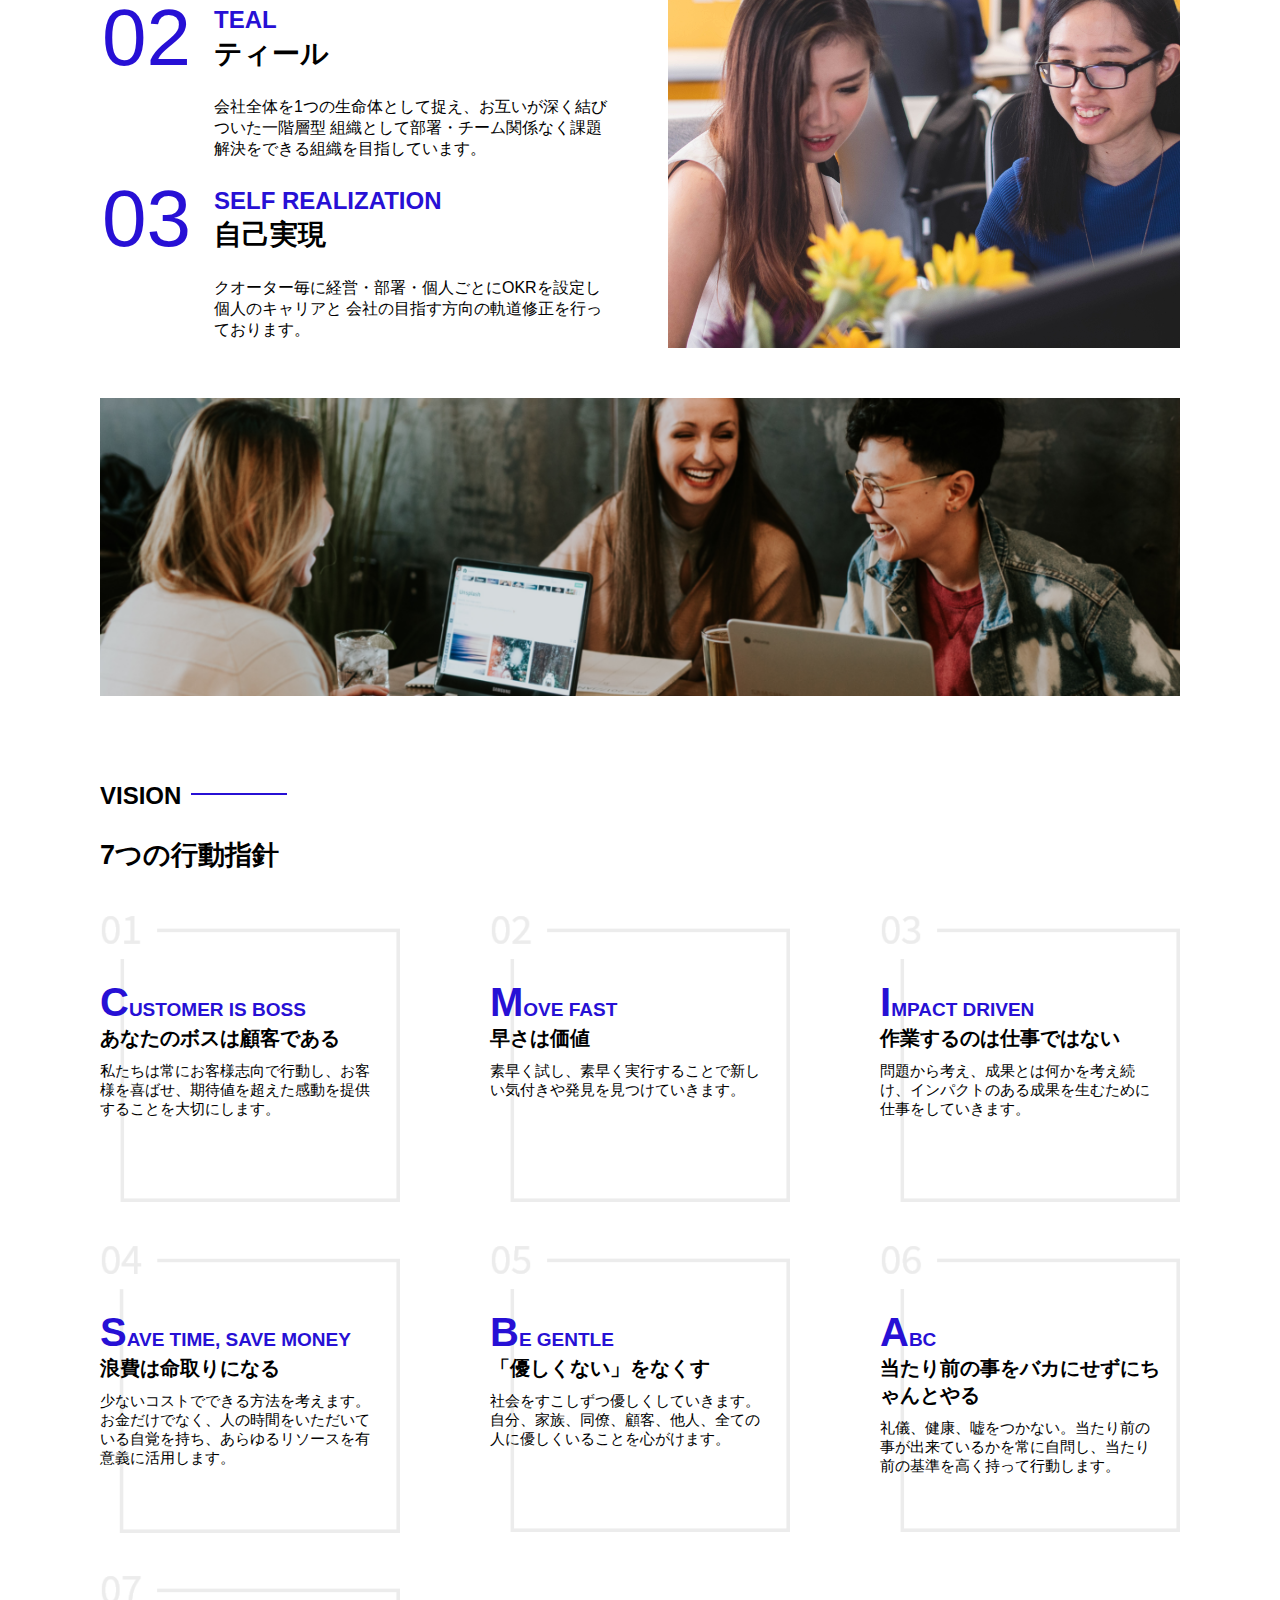
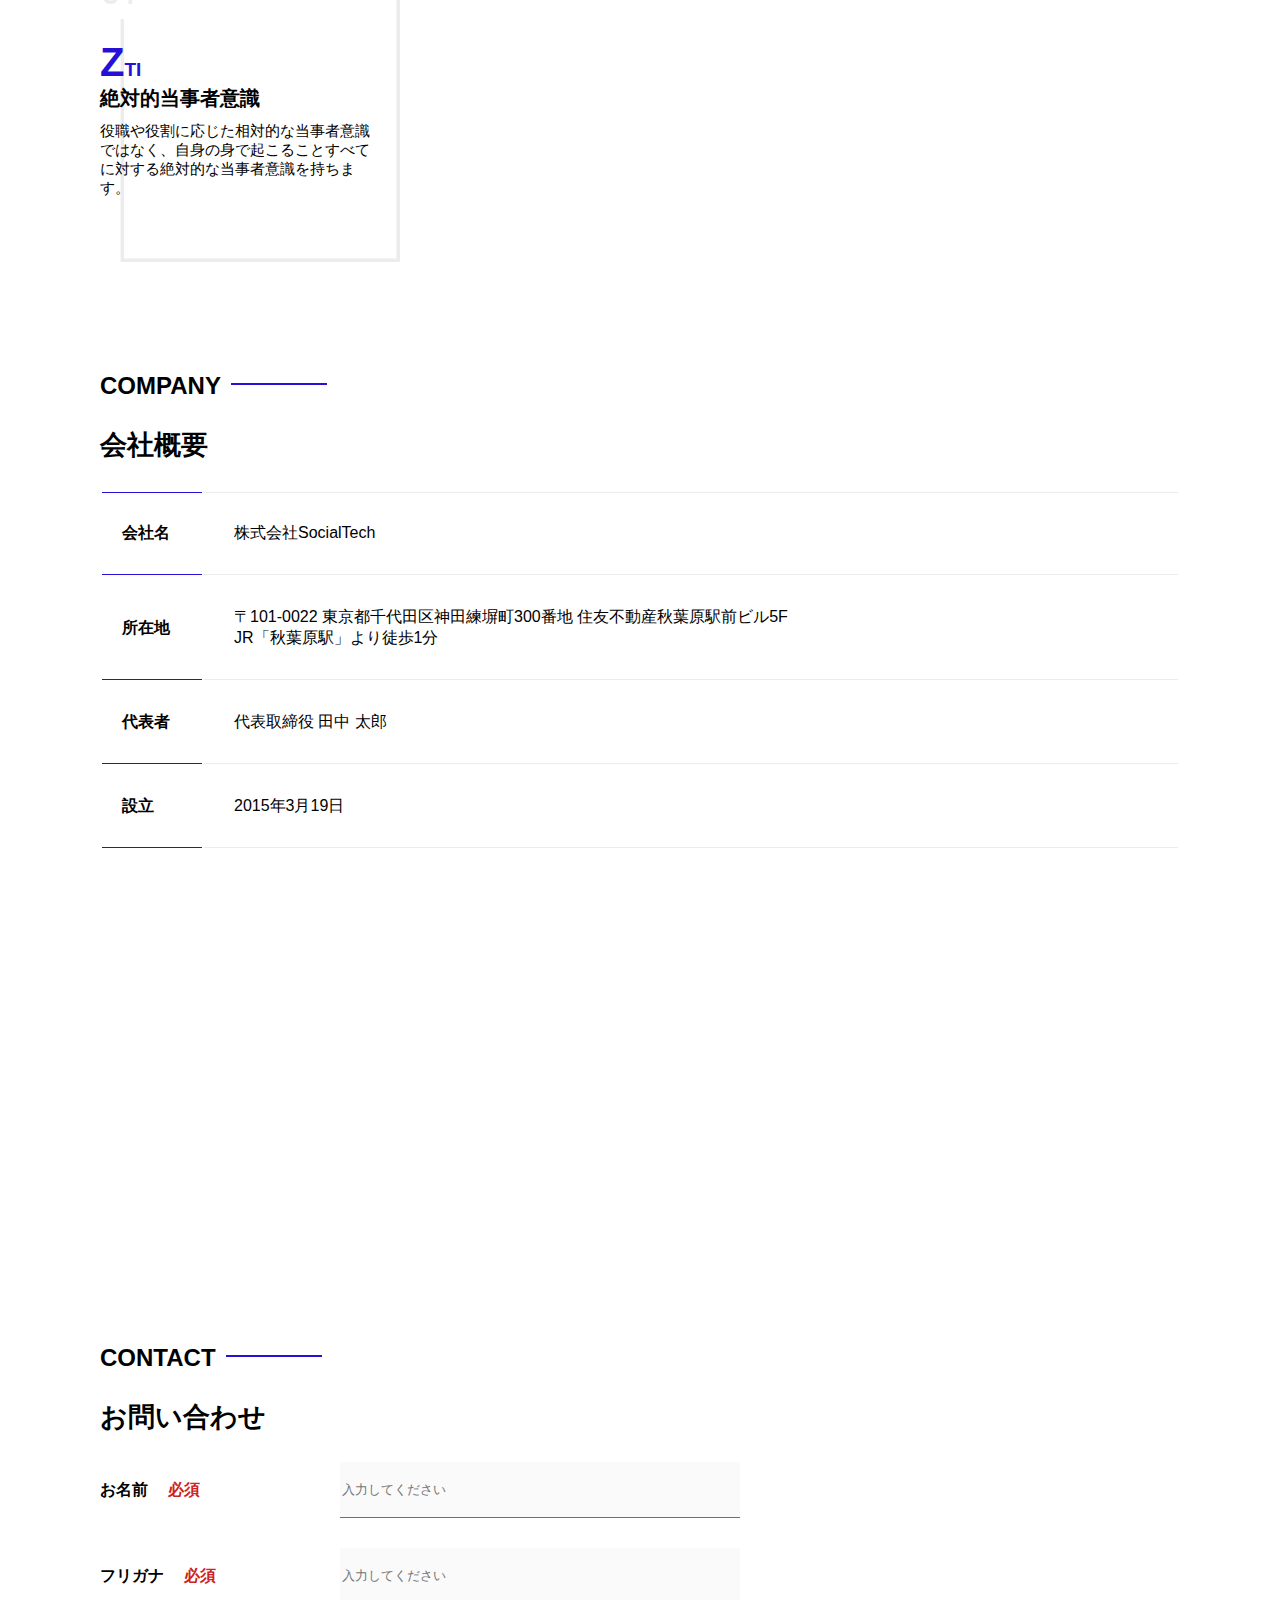
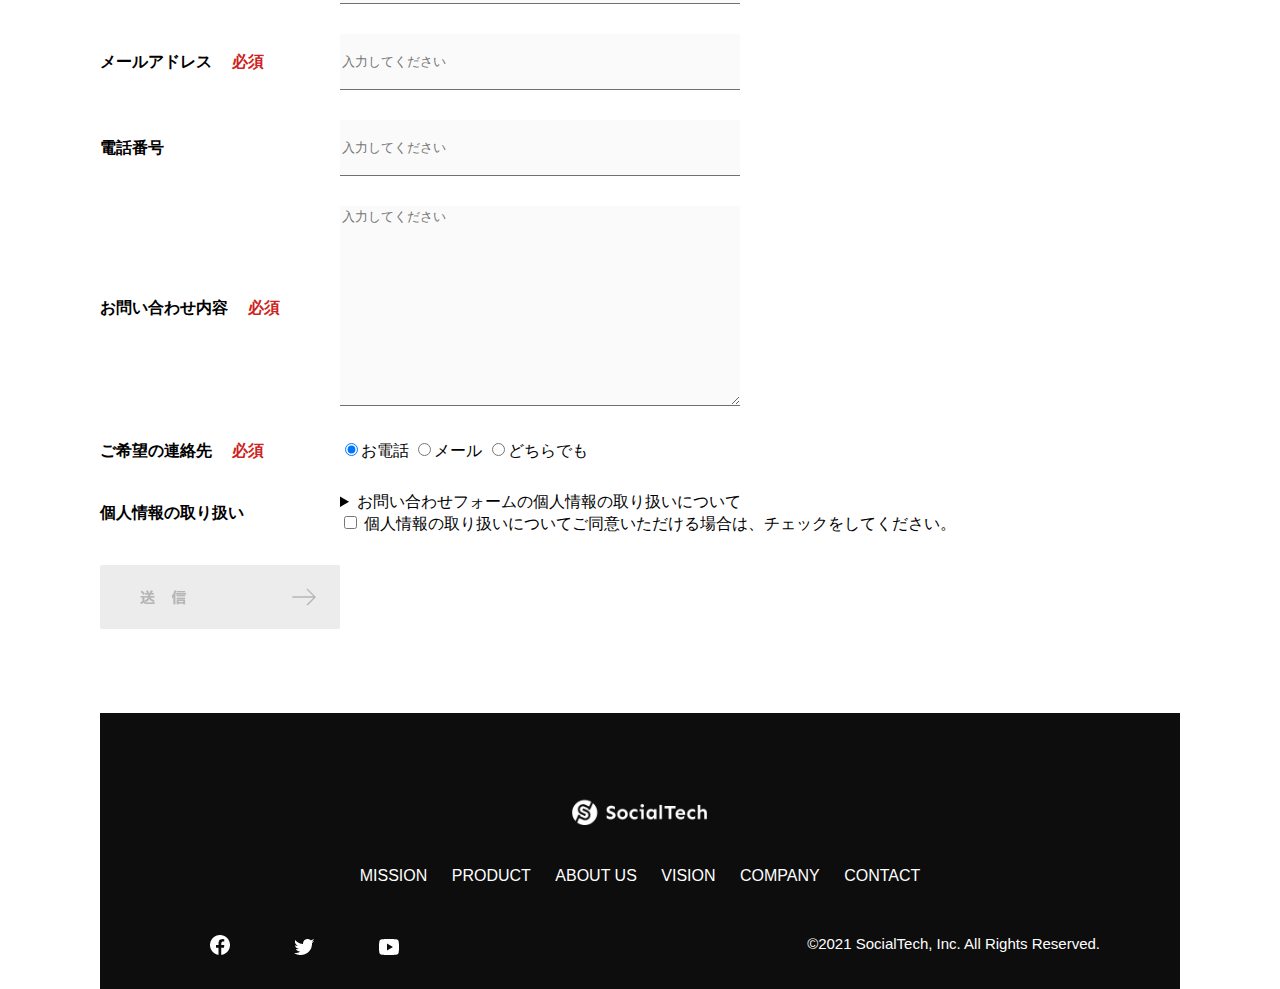
==== commit 46bd4a47: "MISSIONページ作成とミスチェック" ====
--- a/socialtech/index.html
+++ b/socialtech/index.html
@@ -533,12 +533,12 @@
                       <dd>
                         <ul>
                           <li>
-                            本サービス及び本サービスに関連する情報の提供又はそれらに関する連絡のため
+                            ・本サービス及び本サービスに関連する情報の提供又はそれらに関する連絡のため
                           </li>
-                          <li>ユーザーの本人確認のため</li>
-                          <li>当社サービスのご案内のため</li>
+                          <li>・ユーザーの本人確認のため</li>
+                          <li>・当社サービスのご案内のため</li>
                           <li>
-                            当社の商品等の広告または宣伝（電子メールによるものを含むものとします。）
+                            ・当社の商品等の広告または宣伝（電子メールによるものを含むものとします。）
                           </li>
                         </ul>
                       </dd>
@@ -589,21 +589,21 @@
       <div id="footer-link">
         <a href="mission.html">MISSION</a>
         <a href="product.html">PRODUCT</a>
-        <a href="index.html#ABOUT US">ABOUT US</a>
+        <a href="index.html#aboutus">ABOUT US</a>
         <a href="index.html#vision">VISION</a>
-        <a href="index.html#company">CONPANY</a>
+        <a href="index.html#company">COMPANY</a>
         <a href="index.html#contact">CONTACT</a>
       </div>
       <div id="sns-footer">
         <div class="sns-btns">
           <a href="https://www.facebook.com/sejuku2013"
-            ><img src="images/button-facebook.png" alt="facebookのリンク"
+            ><img src="images/button-facebook.png" alt="Facebookのリンク"
           /></a>
           <a href="https://twitter.com/samuraijuku"
-            ><img src="images/button-twitter.png" alt="twitterのbutton"
+            ><img src="images/button-twitter.png" alt="Twitterのリンク"
           /></a>
           <a href="https://www.youtube.com/channel/UCCFOQO5aDK0xXam4cUQXT8g"
-            ><img src="images/button-youtube.png" alt="youtubeのボタン"
+            ><img src="images/button-youtube.png" alt="YouTubeのボタン"
           /></a>
         </div>
         <p id="copyright">&copy;2021 SocialTech, Inc. All Rights Reserved.</p>
--- a/socialtech/style.css
+++ b/socialtech/style.css
@@ -1,4 +1,12 @@
 /* PC、スマホ共通スタイル */
+* {
+  box-sizing: border-box;
+}
+
+p {
+  font-size: 15px;
+}
+
 body {
   max-width: 1080px;
   margin: 0 auto 0 auto;
@@ -35,10 +43,15 @@
 #nav-pc a:hover {
   text-decoration: underline;
 }
+/*スマホ用ナビを非表示*/
+#nav-sp,
+#menu-sp {
+  display: none;
+}
 /* メインビジュアル*/
 #main-visual {
   position: relative;
-  height: 470px;
+  height: 400px;
 }
 #main-message {
   position: absolute;
@@ -52,7 +65,7 @@
   width: 100%;
   z-index: 11;
 }
-#main-message > h1 {
+#main-message h1 {
   font-size: 60px;
   margin: 100px 0 0 50px;
 }
@@ -159,7 +172,7 @@
   color: #2710d5;
   font-weight: bold;
   font-size: 16px;
-  margin: 0;
+  margin: 0px;
 }
 
 /* 説明文の見出し */
@@ -409,11 +422,6 @@
   margin: 10px;
   color: #ffffff;
 }
-#footer-link > a {
-  text-decoration: none;
-  margin: 10px;
-  color: #ffffff;
-}
 
 #footer-link > a:hover {
   text-decoration: underline;
@@ -428,11 +436,184 @@
 }
 #copyright {
   color: #ffffff;
-  margin: none;
+  margin: 0;
+}
+/*mission.htmlスタイル*/
+/*ミッションのメインビジュアル*/
+.mission-main-inner {
+  background-image: url(images/mission/mission-main.png);
+  background-repeat: no-repeat;
+  background-position-y: center;
+}
+
+#mission-title {
+  background-color: #2710d5;
+  width: 368px;
+  color: #ffffff;
+  height: 496px;
+  border-radius: 0 248px 248px 0;
+  position: relative;
+}
+
+#mission-title h1 {
+  position: absolute;
+  top: 0;
+  left: 100px;
+  font-size: 80px;
+  line-height: 1;
+}
+
+#mission-title h1 span {
+  font-size: 26px;
+}
+
+#mission-title > p {
+  position: absolute;
+  top: 350px;
+  left: 100px;
+  font-size: 16px;
+}
+
+/*ミッションページ　S2DGsの設定*/
+#mission-s2dgs {
+  padding: 20px;
+}
+.mission-h2 {
+  color: #2710d5;
+  font-size: 40px;
+}
+.mission-h2::after {
+  content: none;
+}
+/* ミッションページ　5つのゴールの設定 */
+#mission-five-goals {
+  padding: 20px;
+  display: flex;
+}
+#mission-five-goals .five-goals-image img {
+  width: 100%;
+}
+#mission-five-goals .five-goals-read {
+  width: 70%;
+  padding: 20px;
+}
+#mission-five-goals .five-goals-read > div {
+  margin-bottom: 40px;
+}
+#mission-five-goals {
+  padding: 20px;
+  display: flex;
+}
+#mission-five-goals .five-goals-image {
+  width: 30%;
+  padding: 20px;
+}
+
+#mission-five-goals .five-goals-read {
+  width: 70%;
+  padding: 20px;
+}
+
+#mission-five-goals .five-goals-read > div {
+  margin-bottom: 40px;
+}
+.fivegoals-image-right {
+  float: right;
+  margin: 20px;
+}
+.fivegoals-image-left {
+  float: left;
+  margin: 20px;
+}
+.fivegoals-number {
+  color: #2710d5;
+  font-size: 48px;
+  font-weight: bold;
+  margin: 0;
+}
+
+.fivegoals-h3 {
+  font-size: 28px;
+  margin: 0;
+}
+.fivegoals-p {
+  margin: 0;
+}
+/* プロダクトページ */
+.product-main-inner {
+  background-image: url(images/product/product-main.png);
+  background-repeat: no-repeat;
+  background-position-y: center;
+}
+#product-title {
+  background-color: #2710d5;
+  width: 368px;
+  color: #ffffff;
+  height: 496px;
+  border-radius: 0 248px 248px 0;
+  position: relative;
+}
+#product-title h1 {
+  position: absolute;
+  top: 0;
+  left: 100px;
+  font-size: 80px;
+  line-height: 1;
+}
+#product-title h1 span {
+  font-size: 26px;
+}
+#product-title > p {
+  position: absolute;
+  top: 350px;
+  left: 100px;
+  font-size: 16px;
+}
+/* セクション */
+.product-section {
+  display: flex;
+  padding: 20px 20px 0;
+}
+.product-section .product-section-img {
+  width: 450px;
+}
+/* 右が画像のセクション*/
+.product-section-left .product-section-img img {
+  width: 100%;
+  padding: 0 40px 30px 0;
+  border-radius: 0 432px 0 0;
+}
+.product-section-left .product-read {
+  width: 50%;
+  flex-grow: 1;
+}
+.product-section-left .product-read p {
+  margin-bottom: 0;
+}
+/* 右が画像のセクション*/
+.product-section-right {
+  justify-content: space-between;
+}
+.product-section-right .product-section-img img {
+  width: 100%;
+  padding: 0 0 30px 40px;
+  border-radius: 432px 0 0 0;
+}
+.product-section-right .product-read {
+  width: 500px;
+}
+.product-h2 {
+  color: #2710d5;
+  font-size: 24px;
+  margin: 0;
+}
+.product-h3 {
+  font-size: 28px;
+  margin: 0;
 }
 
 /*====================
- スマートフォン用のスタイル
+スマートフォン用のスタイル
 =====================*/
 @media screen and (max-width: 767px) {
   /* PC用ナビゲーション非表示 */
@@ -513,4 +694,306 @@
   #sns > a {
     margin-right: 30px;
   }
-}
+
+  /*メインビジュアル*/
+  #main-visual {
+    position: relative;
+    height: 470px;
+  }
+  #main-visual > div {
+    text-align: center;
+    height: 280px;
+  }
+  #main-visual h1 {
+    font-size: 28px;
+    margin: 90px 0 0 0;
+  }
+  #main-visual > div > p {
+    margin: 0;
+    font-size: 15px;
+  }
+  #main-visual > img {
+    width: 100%;
+    border-radius: 476px 0 0 0;
+    top: auto;
+    bottom: 0;
+  }
+  /*見出し*/
+  h2 {
+    margin: 15px 0 15px 0;
+  }
+  h3 {
+    font-size: 24px;
+    margin: 10px 0 0 0;
+  }
+  /*ミッション*/
+  #mission {
+    margin: 20px 0 20px 0;
+    padding: 0 20px 0 20px;
+  }
+  #mission-flex {
+    flex-direction: column;
+  }
+  #mission-flex > div {
+    width: 100%;
+    margin: 0;
+  }
+  /*プロダクト*/
+  #product {
+    margin: 0;
+    padding: 10px 20px 0 20px;
+  }
+  /*外枠*/
+  #product .product-flex {
+    flex-direction: column;
+    margin-top: 0;
+  }
+  /*左右のカラム　スマホは縦並び*/
+  #product-left,
+  #product-right {
+    width: 100%;
+    margin: 0;
+  }
+  /*画像＋説明の枠*/
+  #product-left > div,
+  #product-right > div {
+    height: auto;
+    margin: 0;
+  }
+  /*説明文の枠*/
+  .product-explain {
+    position: relative;
+    margin: 0;
+  }
+
+  .product-explain > h3 {
+    margin: 10px 0 10px 0;
+    font-size: 24px;
+  }
+  /*もっと見るボタン*/
+  #product-more {
+    text-align: left;
+  }
+  /*ABOUT US*/
+  #aboutus {
+    margin: 80px 20px 80px 20px;
+  }
+  #aboutus > div {
+    flex-direction: column;
+  }
+  .culture-table th {
+    font-size: 16px;
+  }
+  .culture-table {
+    margin-right: 0;
+    padding-right: 20px;
+    order: 2;
+  }
+  .culture-img {
+    width: 100%;
+    order: 1;
+  }
+  .culture-img2 {
+    margin-top: 0;
+  }
+  .culture-num {
+    padding: 0;
+  }
+  .culture-description {
+    margin: 0;
+  }
+  /*ビジョン*/
+  #vision {
+    margin: 80px 20px 80px 20px;
+  }
+  .vision-box > img {
+    position: absolute;
+    top: 0;
+    left: 0;
+  }
+  .vision-box > div > h4 {
+    margin: 60px 0 0 0;
+  }
+  /*会社概要*/
+  #company {
+    margin: 0 20px 0 20px;
+  }
+  #company > h3 {
+    margin-bottom: 20px;
+  }
+  .tableheader {
+    width: 50px;
+  }
+  .cell {
+    padding: 20px;
+  }
+  #company > iframe {
+    height: 240px;
+  }
+  /*お問い合わせ*/
+  #contact {
+    margin: 80px 20px 80px 20px;
+  }
+  #contact > h3 {
+    margin-bottom: 20px;
+  }
+  #contact > form > div {
+    flex-direction: column;
+    margin-bottom: 20px;
+  }
+  .contact-heading {
+    align-self: auto;
+    margin-bottom: 20px;
+  }
+  .contact-textbox {
+    min-width: 300px;
+    width: 100%;
+  }
+  .contact-textarea {
+    height: 150px;
+    width: 100%;
+  }
+  .radiobutton {
+    margin-bottom: 20px;
+  }
+  /*フッター*/
+  footer {
+    padding: 30px 20px 50px 20px;
+    text-align: left;
+  }
+  #footer-link > a {
+    margin: 0 20px 30px 0;
+    display: block;
+    background-image: url("images/arrow.png");
+    background-repeat: no-repeat;
+    background-position: right top;
+  }
+  #footer-link > a :hover {
+    text-decoration: underline;
+  }
+  #sns-footer {
+    flex-direction: column;
+    justify-content: flex-start;
+  }
+  #copyright {
+    font-size: 12px;
+    margin-top: 30px;
+  }
+
+  /* mission.html用スタイル */
+  /* ミッションのメインビジュアル */
+  #mission-main {
+    height: 256px;
+    margin-top: 4%;
+    position: relative;
+  }
+  .mission-main-inner {
+    height: 80%;
+    background-size: cover;
+  }
+  #mission-title {
+    width: 136px;
+    height: 256px;
+    position: absolute;
+    top: -10%;
+  }
+  #mission-title h1 {
+    left: 20px;
+    font-size: 40px;
+  }
+  #mission-title h1 span {
+    font-size: 18px;
+  }
+  #mission-title > p {
+    top: 180px;
+    left: 20px;
+    font-size: 13px;
+  }
+  /* ミッションページ　S2DGSの設定 */
+  .mission-h2 {
+    font-size: 38px;
+    margin: 0px;
+  }
+  .mission-h2::after {
+    content: none;
+  }
+  #mission-s2dgs > img {
+    width: 100%;
+  }
+  /* ミッションページ　5つのゴールの設定 */
+  #mission-five-goals {
+    flex-direction: column;
+  }
+  #mission-five-goals > div {
+    padding: 0;
+  }
+
+  #mission-five-goals .five-goals-image,
+  #mission-five-goals .five-goals-read {
+    width: 100%;
+    padding: 0;
+  }
+  #mission-five-goals .five-goals-read > div {
+    display: flex;
+    flex-direction: column;
+  }
+  .fivegoals-image-right,
+  .fivegoals-image-left {
+    align-self: center;
+  }
+
+  /*プロダクトページ */
+  #product-main {
+    height: 256px;
+    margin-top: 4%;
+    position: relative;
+  }
+  .product-main-inner {
+    height: 80%;
+    background-size: cover;
+  }
+  #product-title {
+    width: 136px;
+    height: 256px;
+    position: absolute;
+    top: -10%;
+  }
+  #product-title h1 {
+    left: 20px;
+    font-size: 40px;
+  }
+  #product-title h1 span {
+    font-size: 18px;
+  }
+  #product-title > p {
+    top: 180px;
+    left: 20px;
+    font-size: 13px;
+  }
+  /*メインページ*/
+  .product-section {
+    flex-direction: column;
+  }
+  .product-section .product-section-img {
+    width: 100%;
+  }
+  .product-section .product-section-img img {
+    width: 100%;
+    padding: 0;
+  }
+  .product-section-left .product-section-img img {
+    border-radius: 0 300px 0 0;
+  }
+  .product-section-left .product-read {
+    width: 100%;
+    flex-grow: 1;
+  }
+  .product-section-right .product-section-img img {
+    order: 1;
+    border-radius: 300px 0 0 0;
+  }
+  .product-section-right .product-read {
+    order: 2;
+    width: 100%;
+  }
+}
